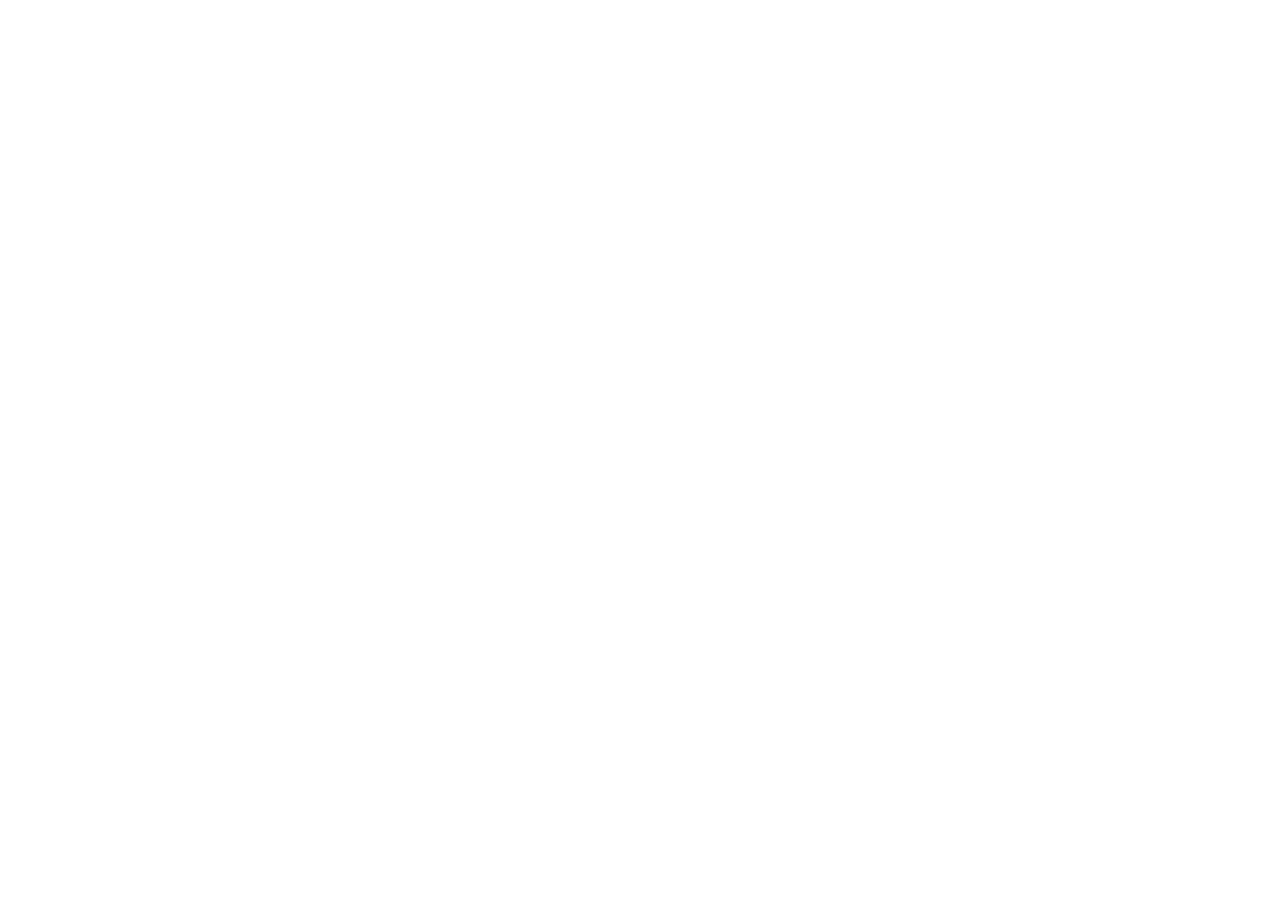
==== assets/Bonus/index.html @ 5eb7739e "JS-OCBonus - icone e posizioni pulsanti pre/suc" ====
<!DOCTYPE html>
<html lang="en">

<head>
    <meta charset="UTF-8">
    <meta http-equiv="X-UA-Compatible" content="IE=edge">
    <meta name="viewport" content="width=device-width, initial-scale=1.0">
    <title>object carousel Bonus</title>
    <link rel="stylesheet" href="./assets/css/style.css">
    <link rel="stylesheet" href="https://use.fontawesome.com/releases/v5.1.1/css/all.css"
        integrity="sha384-O8whS3fhG2OnA5Kas0Y9l3cfpmYjapjI0E4theH4iuMD+pLhbf6JI0jIMfYcK3yZ" crossorigin="anonymous">
    <link href='https://cdn.jsdelivr.net/npm/bootstrap@5.1.3/dist/css/bootstrap.min.css' rel='stylesheet'
        integrity='sha384-1BmE4kWBq78iYhFldvKuhfTAU6auU8tT94WrHftjDbrCEXSU1oBoqyl2QvZ6jIW3' crossorigin='anonymous'>
    <link href='./assets/css/style.css' rel='stylesheet'>
</head>

<body class="debug">
    <div class="container m-5">
        

        <div class="container_slides d-flex">
            <div class="precedente">
                <i class="fas fa-chevron-left"></i>
            </div>

            <div class="slides">
            </div>
            <div class="successiva">
                <i class="fas fa-chevron-right"></i>
            </div>
        </div>

       
    </div>

    <script src="./assets/js/main.js"></script>
</body>

</html>
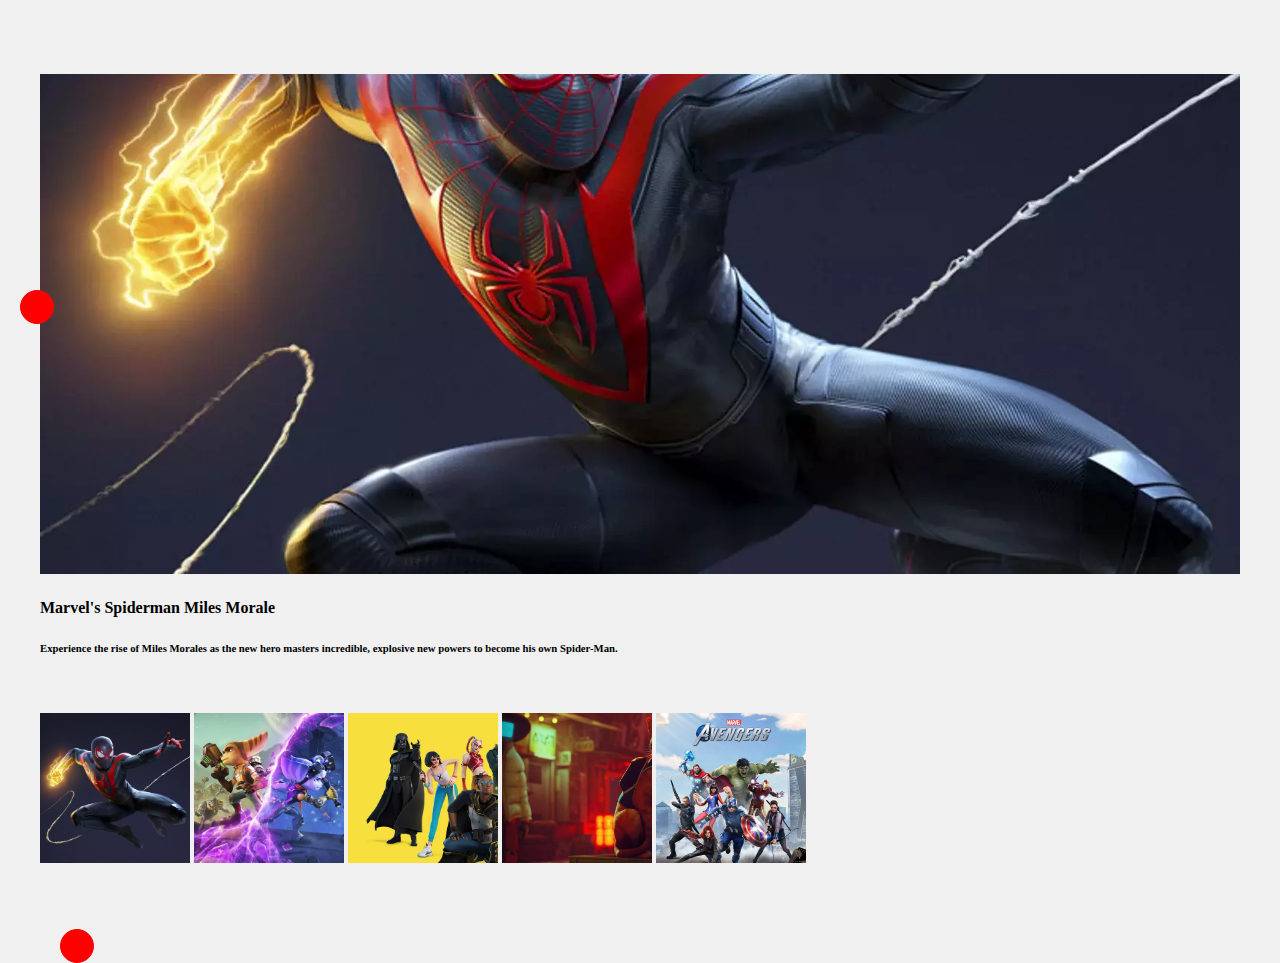
==== commit b8340471: "JS-OCBonus - miniature markup statico" ====
--- a/assets/Bonus/index.html
+++ b/assets/Bonus/index.html
@@ -15,9 +15,9 @@
 </head>
 
 <body class="debug">
-    <div class="container m-5">
+    <div class="container m-2">
         
-
+        <!-- container slide -->
         <div class="container_slides d-flex">
             <div class="precedente">
                 <i class="fas fa-chevron-left"></i>
@@ -29,6 +29,15 @@
                 <i class="fas fa-chevron-right"></i>
             </div>
         </div>
+        <!-- container miniature -->
+        <div class="container_thumbnails d-flex py-3">
+            <img src="./assets/img/01.webp" alt="" class="miniature">
+            <img src="./assets/img/02.webp" alt="" class="miniature">
+            <img src="./assets/img/03.webp" alt="" class="miniature">
+            <img src="./assets/img/04.webp" alt="" class="miniature">
+            <img src="./assets/img/05.webp" alt="" class="miniature">
+        </div>
+
 
        
     </div>
--- a/assets/Bonus/assets/css/style.css
+++ b/assets/Bonus/assets/css/style.css
@@ -0,0 +1,89 @@
+body {
+    background-color: #f0f0f0;
+}
+
+/* #region slider */
+
+.slides img {
+    width: 100%;
+    height: 500px;
+    margin: auto;
+    object-fit: cover;
+}
+
+.container {
+    padding: 2rem;
+
+}
+
+.container_slides {
+    position: relative;
+}
+
+.precedente,
+.successiva {
+    width: 2rem;
+    height: 2rem;
+    border-radius: 50%;
+    text-align: center;
+    line-height: 2rem;
+    background-color: red;
+    position: relative;
+    top: 250px;
+}
+
+.precedente {
+    position: relative;
+    right: 20px;
+
+}
+
+.successiva {
+    position: relative;
+    left: 20px;
+}
+
+.card.active {
+    display: block;
+}
+
+.card:not(.card.active) {
+    display: none;
+}
+
+
+.precedente:hover,
+.successiva:hover {
+    cursor: pointer;
+}
+
+i{
+    color: #f0f0f0;
+}
+
+/* #endregion slider */
+
+/* #region miniature */
+.container_thumbnails{
+  justify-content: center;
+  gap: 1rem;
+}   
+
+
+.container_thumbnails > img{
+    width: 150px;
+    aspect-ratio: 1/1;
+    object-fit: cover;    
+}
+/* #endregion miniature */
+
+
+/* #region debug */
+
+
+.debug .precedente,
+.debug .successiva {
+    border: 1px solid red;
+}
+
+/* #endregion debug */--- a/assets/Bonus/assets/css/style.css
+++ b/assets/Bonus/assets/css/style.css
@@ -0,0 +1,89 @@
+body {
+    background-color: #f0f0f0;
+}
+
+/* #region slider */
+
+.slides img {
+    width: 100%;
+    height: 500px;
+    margin: auto;
+    object-fit: cover;
+}
+
+.container {
+    padding: 2rem;
+
+}
+
+.container_slides {
+    position: relative;
+}
+
+.precedente,
+.successiva {
+    width: 2rem;
+    height: 2rem;
+    border-radius: 50%;
+    text-align: center;
+    line-height: 2rem;
+    background-color: red;
+    position: relative;
+    top: 250px;
+}
+
+.precedente {
+    position: relative;
+    right: 20px;
+
+}
+
+.successiva {
+    position: relative;
+    left: 20px;
+}
+
+.card.active {
+    display: block;
+}
+
+.card:not(.card.active) {
+    display: none;
+}
+
+
+.precedente:hover,
+.successiva:hover {
+    cursor: pointer;
+}
+
+i{
+    color: #f0f0f0;
+}
+
+/* #endregion slider */
+
+/* #region miniature */
+.container_thumbnails{
+  justify-content: center;
+  gap: 1rem;
+}   
+
+
+.container_thumbnails > img{
+    width: 150px;
+    aspect-ratio: 1/1;
+    object-fit: cover;    
+}
+/* #endregion miniature */
+
+
+/* #region debug */
+
+
+.debug .precedente,
+.debug .successiva {
+    border: 1px solid red;
+}
+
+/* #endregion debug */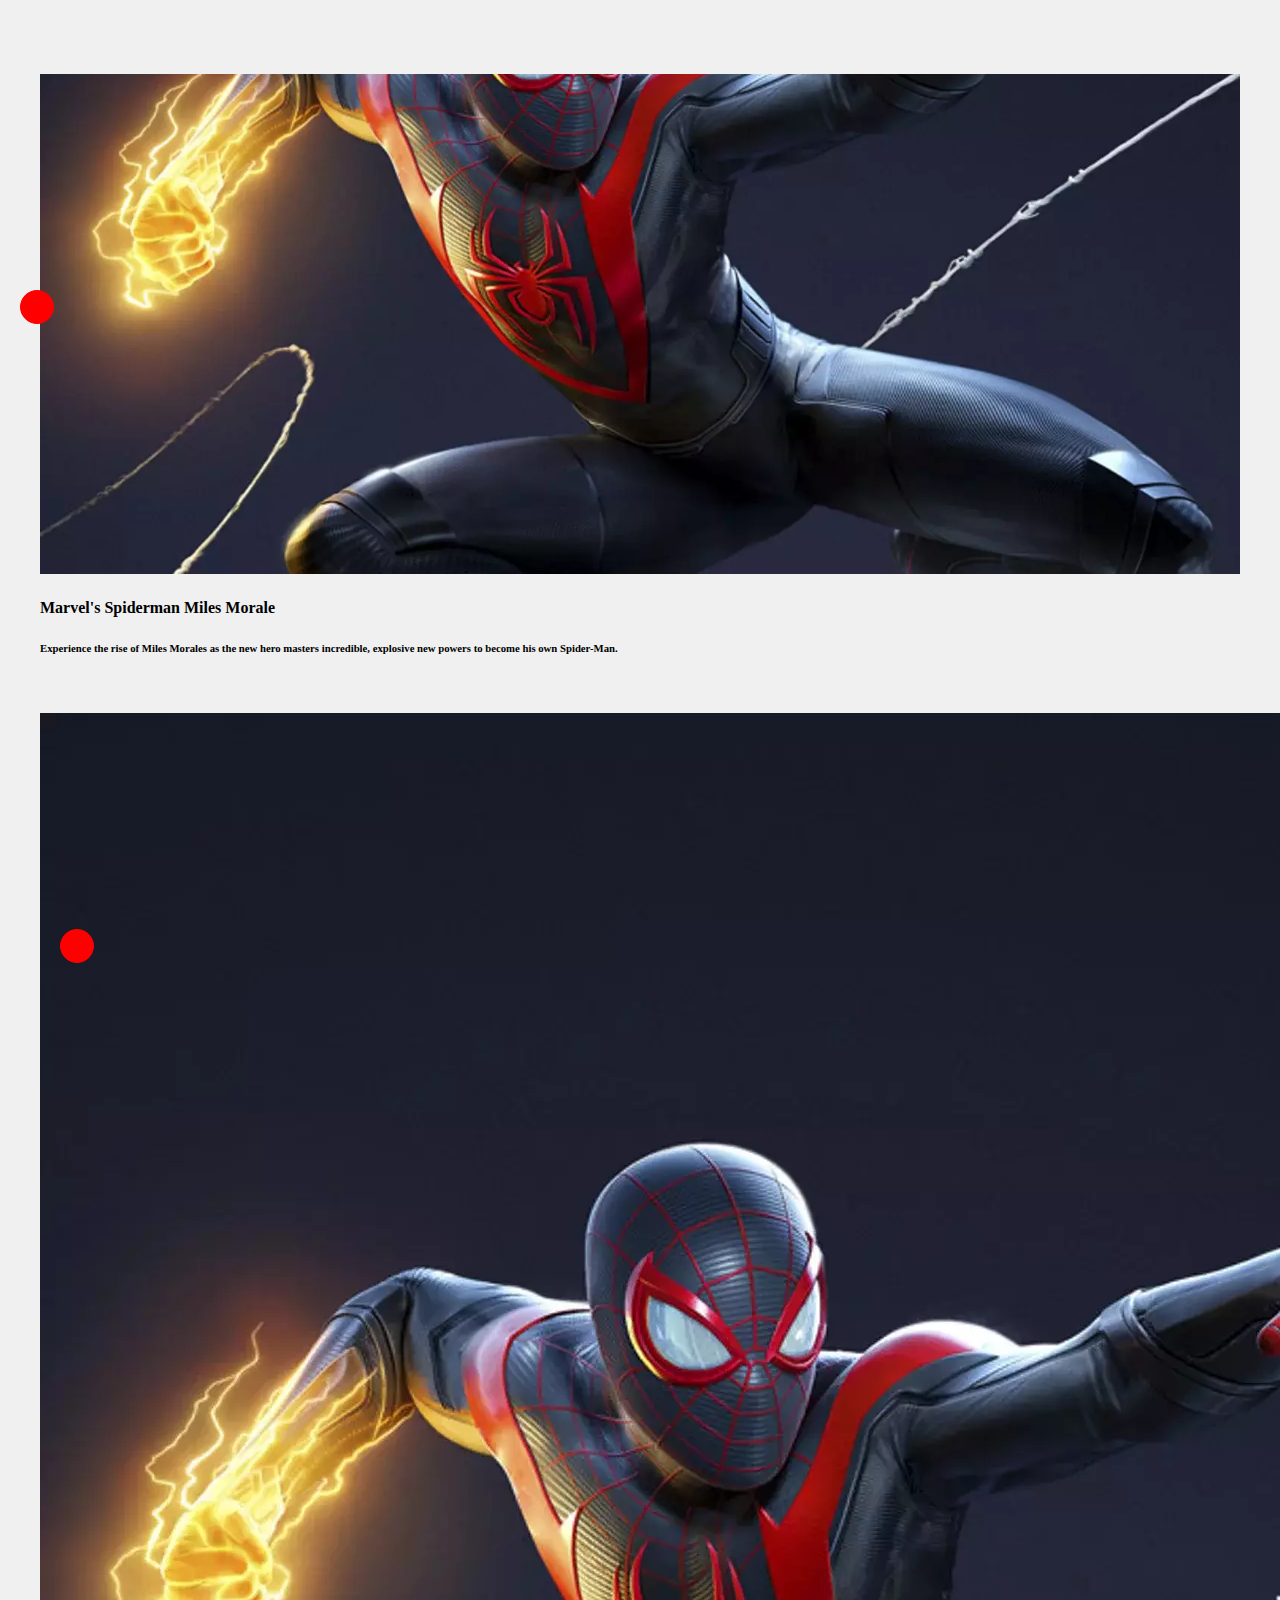
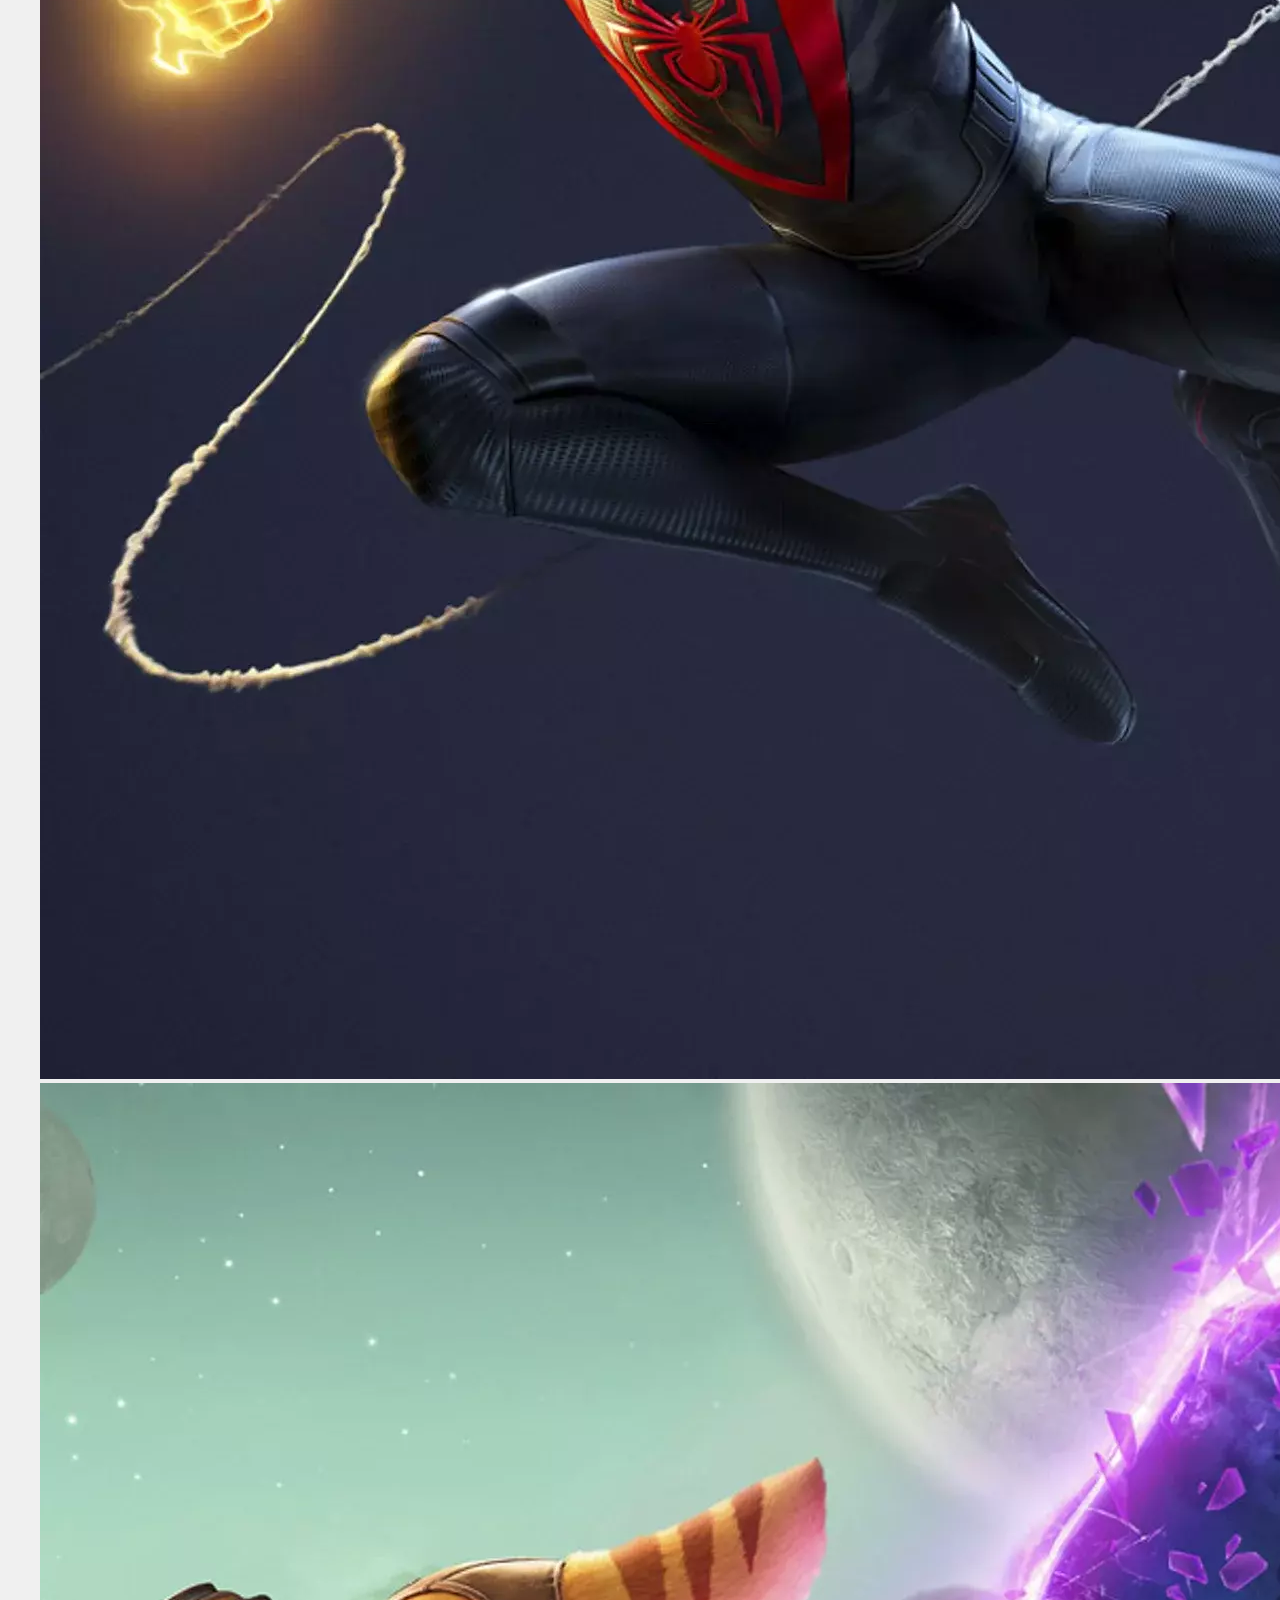
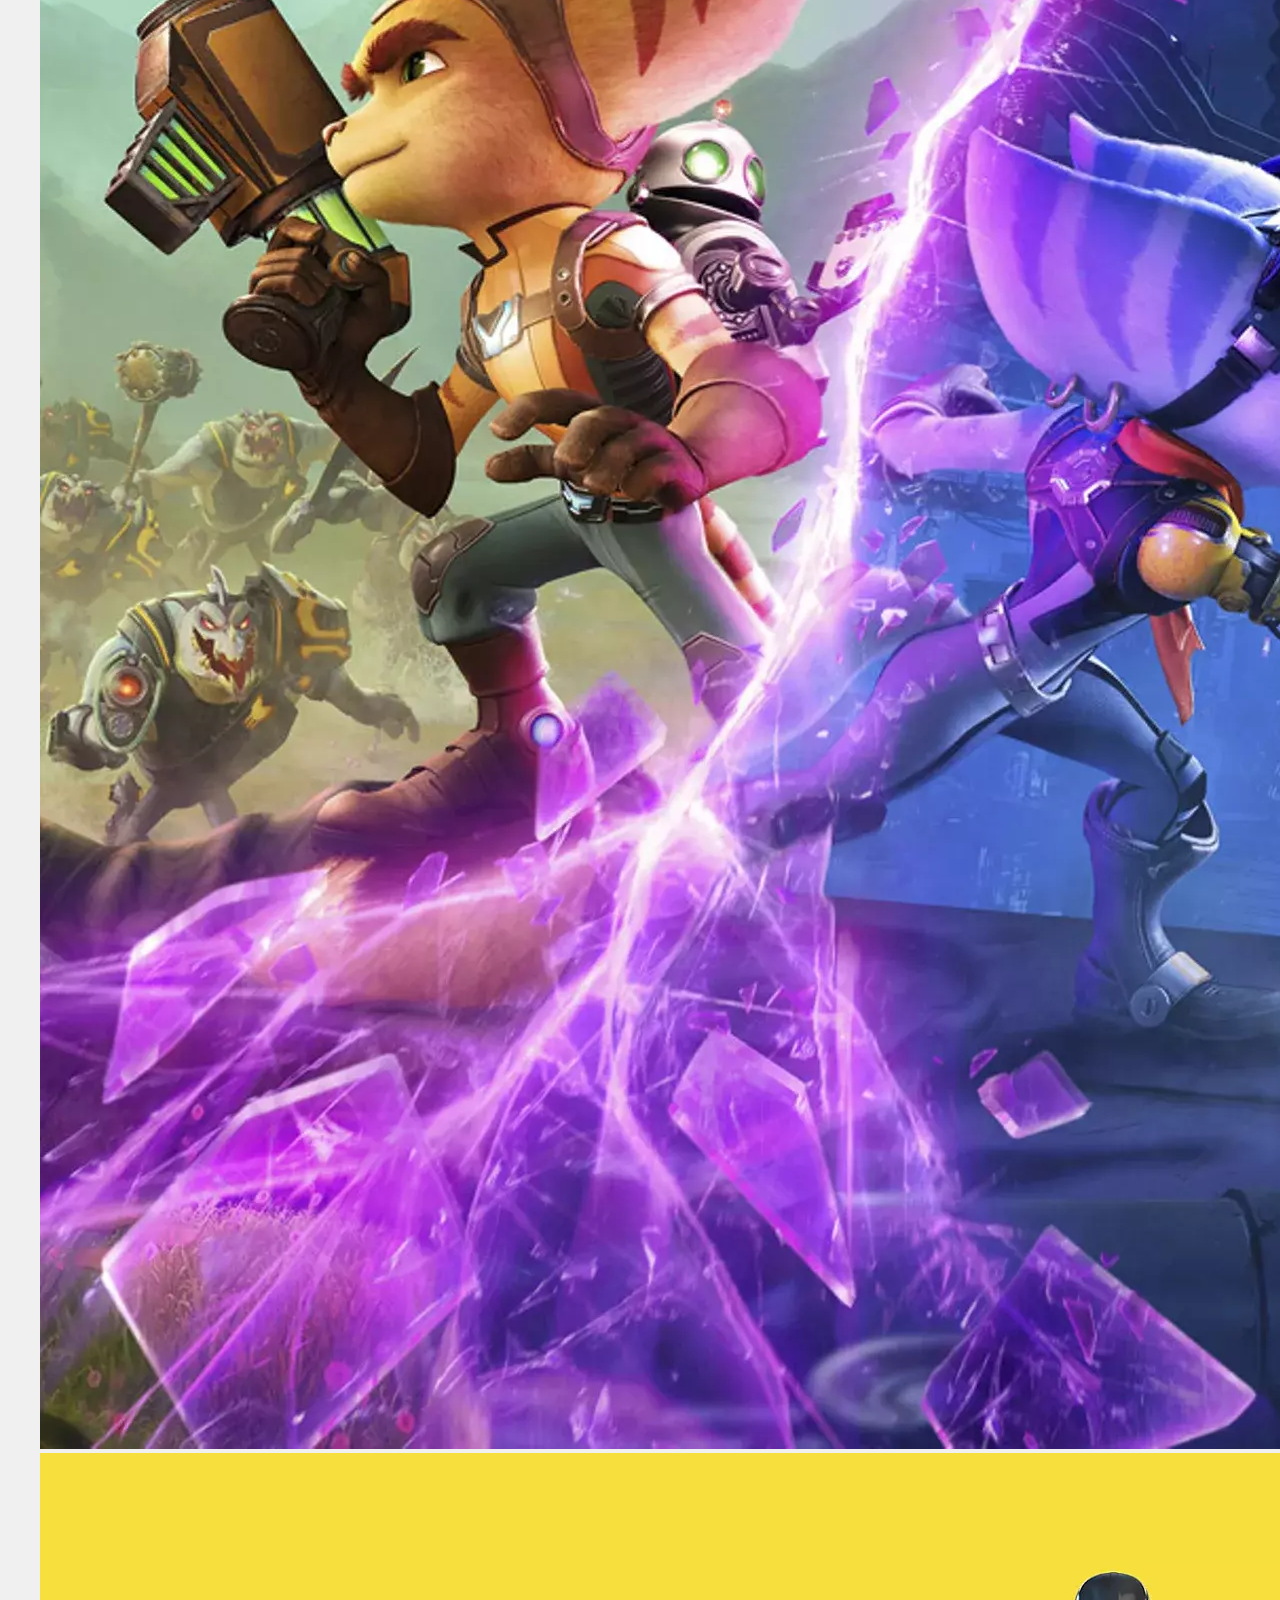
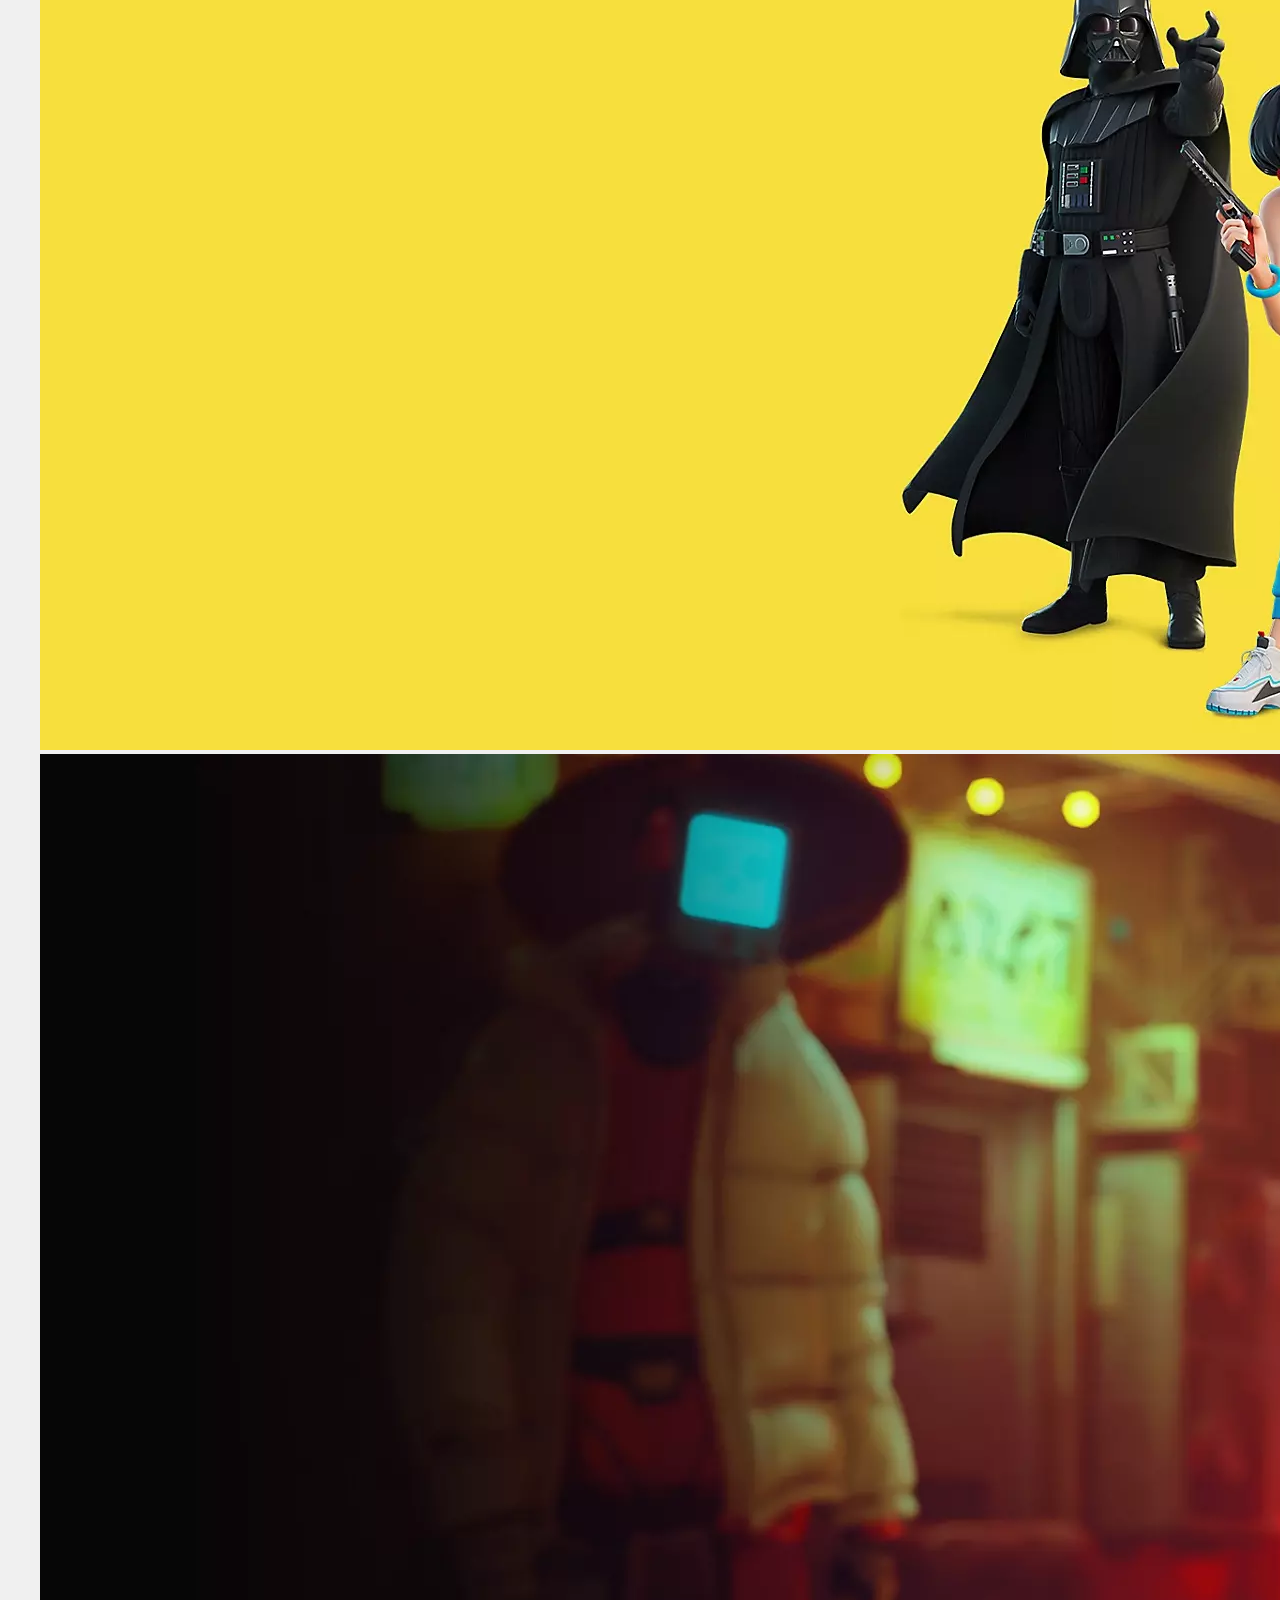
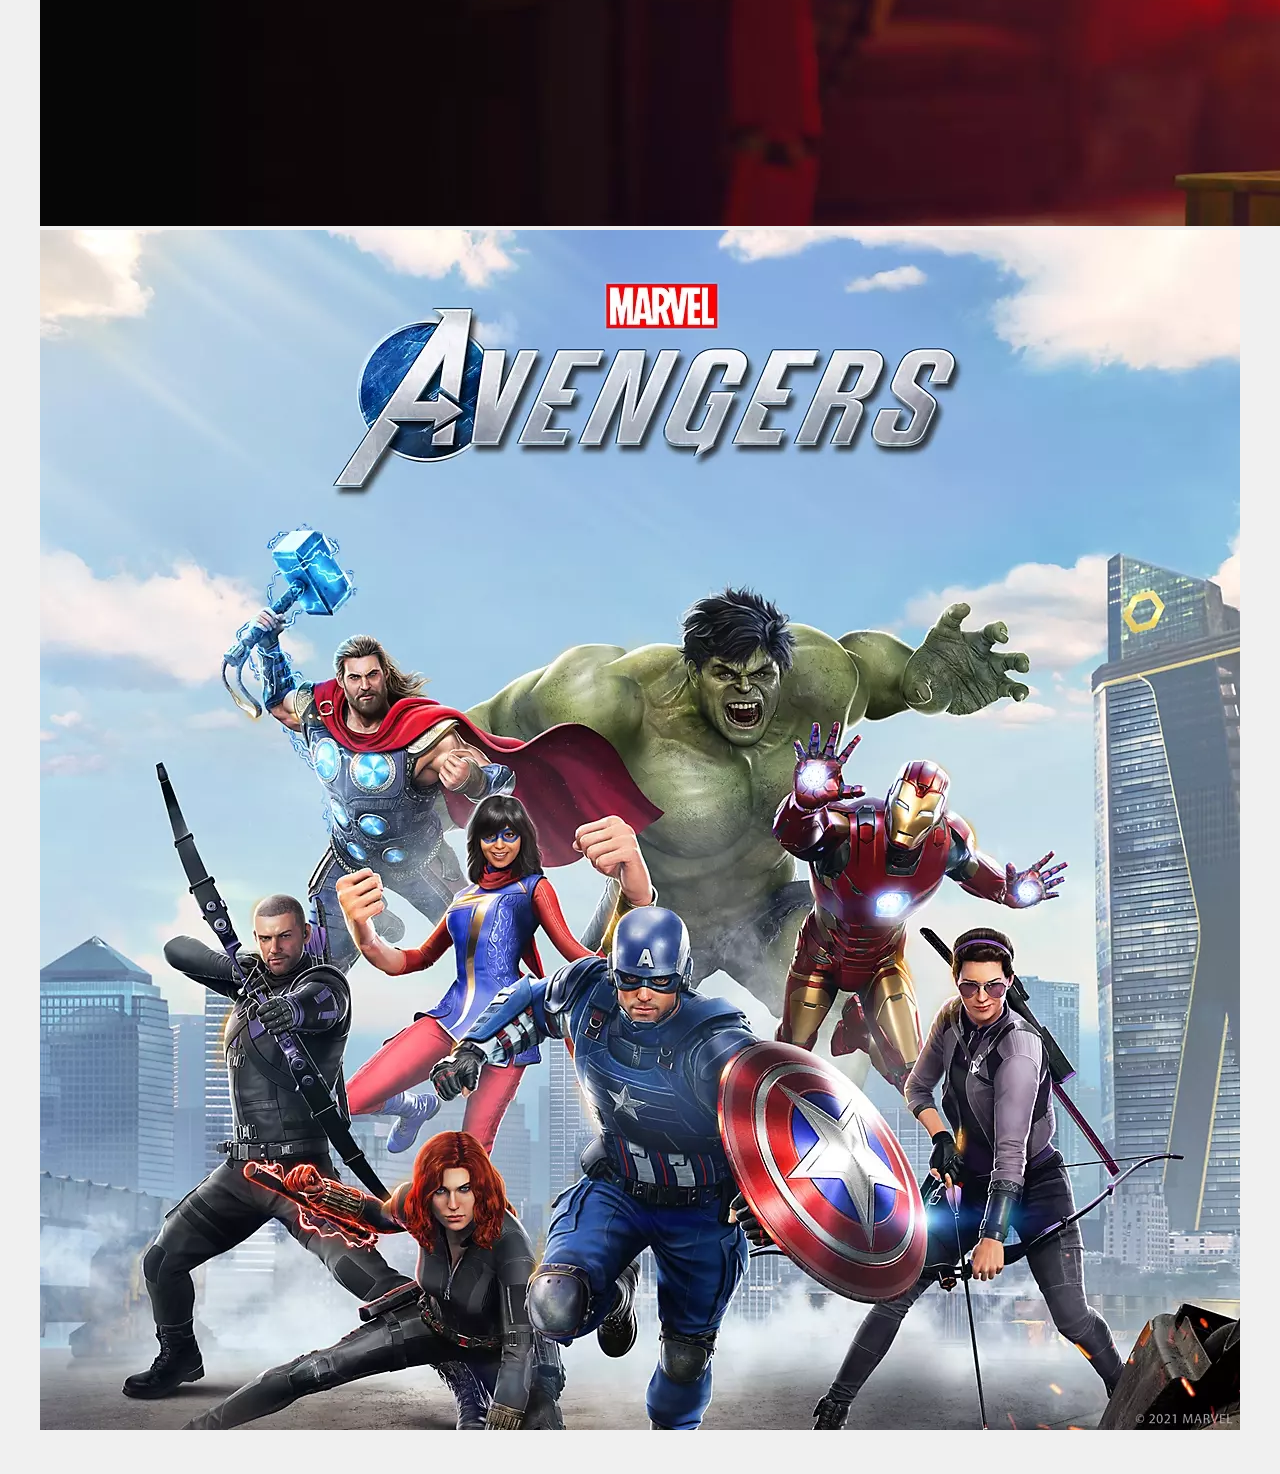
==== commit 462b4f7c: "JS-OCB - stampate in dom le miniature" ====
--- a/assets/Bonus/index.html
+++ b/assets/Bonus/index.html
@@ -31,11 +31,11 @@
         </div>
         <!-- container miniature -->
         <div class="container_thumbnails d-flex py-3">
-            <img src="./assets/img/01.webp" alt="" class="miniature">
+            <!-- <img src="./assets/img/01.webp" alt="" class="miniature">
             <img src="./assets/img/02.webp" alt="" class="miniature">
             <img src="./assets/img/03.webp" alt="" class="miniature">
             <img src="./assets/img/04.webp" alt="" class="miniature">
-            <img src="./assets/img/05.webp" alt="" class="miniature">
+            <img src="./assets/img/05.webp" alt="" class="miniature"> -->
         </div>
 
 
--- a/assets/Bonus/assets/css/style.css
+++ b/assets/Bonus/assets/css/style.css
@@ -73,7 +73,8 @@
 .container_thumbnails > img{
     width: 150px;
     aspect-ratio: 1/1;
-    object-fit: cover;    
+    object-fit: cover;
+    border: 2px solid green;  
 }
 /* #endregion miniature */
 
--- a/assets/Bonus/assets/css/style.css
+++ b/assets/Bonus/assets/css/style.css
@@ -73,7 +73,8 @@
 .container_thumbnails > img{
     width: 150px;
     aspect-ratio: 1/1;
-    object-fit: cover;    
+    object-fit: cover;
+    border: 2px solid green;  
 }
 /* #endregion miniature */
 
